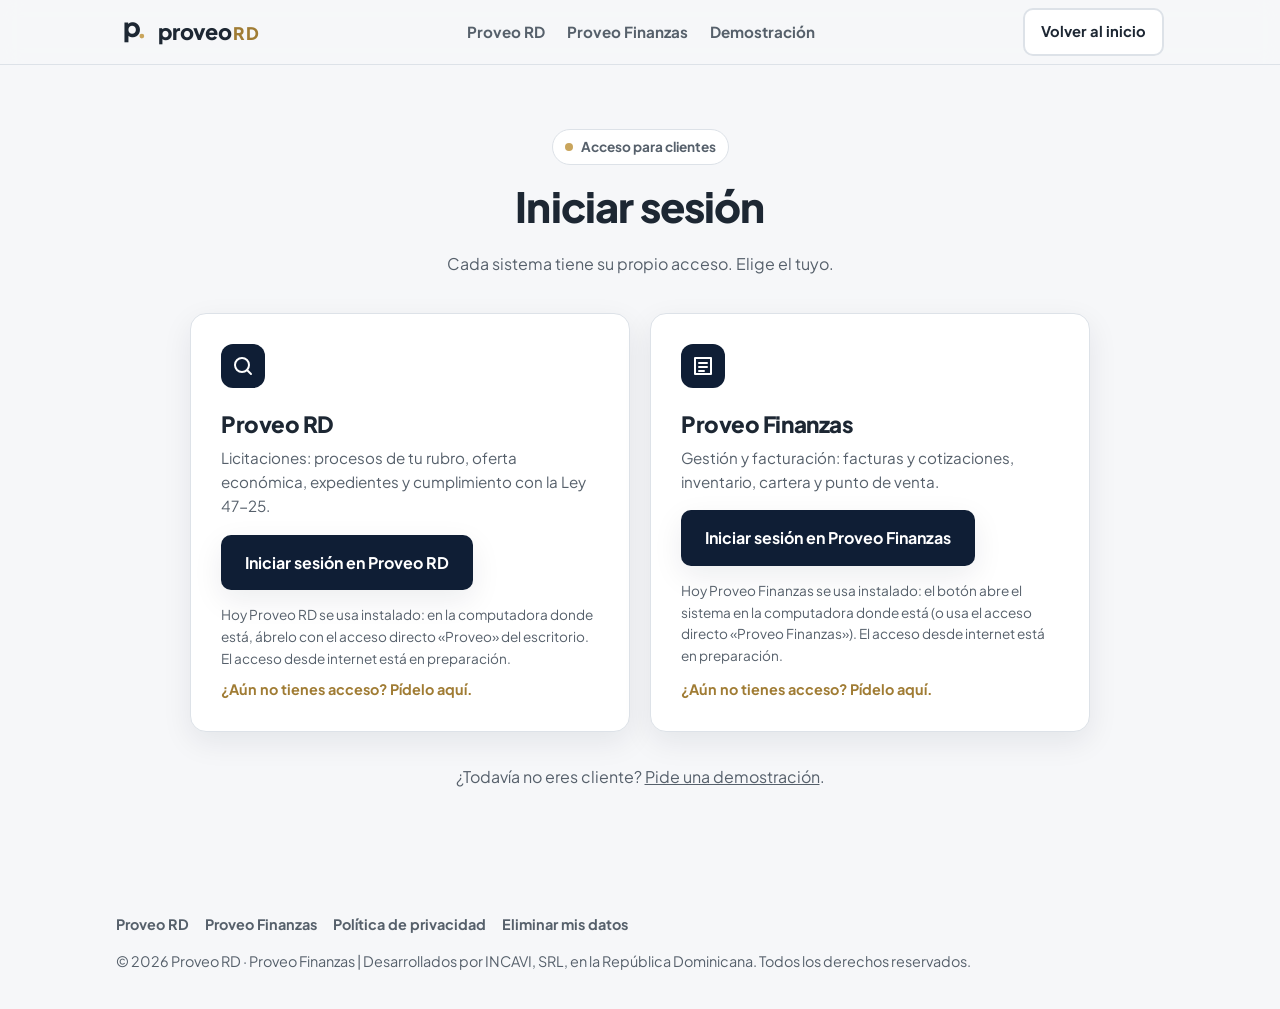
==== entrar.html @ bf07e002 "Página Iniciar sesión con acceso a cada sistema y botón en el encabezado Co-Authored-By: Claude Fabl" ====
<!doctype html>
<html lang="es">
<head>
<meta charset="utf-8">
<meta name="viewport" content="width=device-width, initial-scale=1">
<title>Iniciar sesión · Proveo RD y Proveo Finanzas</title>
<meta name="description" content="Entra a Proveo RD o a Proveo Finanzas. Cada sistema tiene su propio acceso.">
<meta name="robots" content="noindex">
<meta name="theme-color" content="#0F1E35">
<link rel="icon" href="favicon.svg" type="image/svg+xml">
<link rel="apple-touch-icon" href="perfil.png">
<link rel="preconnect" href="https://fonts.googleapis.com">
<link rel="preconnect" href="https://fonts.gstatic.com" crossorigin>
<link href="https://fonts.googleapis.com/css2?family=Plus+Jakarta+Sans:wght@500;700;800&display=swap" rel="stylesheet">
<link rel="stylesheet" href="estilos.css">
</head>
<body>

<header>
  <div class="contenedor barra">
    <a class="logo" href="index.html" aria-label="Proveo RD, inicio">
      <svg viewBox="0 0 100 100" width="34" height="34" aria-hidden="true"><text x="45" y="66" text-anchor="middle" font-family="Plus Jakarta Sans, system-ui, sans-serif" font-weight="800" font-size="78" fill="currentColor" letter-spacing="-3">p</text><circle cx="76" cy="62" r="7" fill="#C9A55C"/></svg>
      <span>proveo<span class="rd">RD</span></span>
    </a>
    <nav aria-label="Secciones">
      <ul>
        <li><a href="index.html">Proveo RD</a></li>
        <li><a href="finanzas.html">Proveo Finanzas</a></li>
        <li><a href="index.html#demostracion">Demostración</a></li>
      </ul>
    </nav>
    <a class="boton secundario chico" href="index.html">Volver al inicio</a>
  </div>
</header>

<main>
  <section class="acceso">
    <div class="contenedor">
      <div class="cabecera" style="text-align:center;margin:0 auto 36px">
        <span class="etiqueta"><span class="punto"></span> Acceso para clientes</span>
        <h1 style="font-size:clamp(1.8rem,4vw,2.6rem)">Iniciar sesión</h1>
        <p class="suave">Cada sistema tiene su propio acceso. Elige el tuyo.</p>
      </div>

      <div class="acceso-rejilla">
        <!-- Para cambiar el destino de cada botón, edita solo el href de los enlaces con id "entrar-proveo" y "entrar-finanzas". -->
        <article class="tarjeta acceso-tarjeta">
          <div class="icono"><svg viewBox="0 0 24 24" aria-hidden="true"><circle cx="11" cy="11" r="7"/><path d="M20 20l-4-4"/></svg></div>
          <h2>Proveo RD</h2>
          <p class="suave">Licitaciones: procesos de tu rubro, oferta económica, expedientes y cumplimiento con la Ley 47-25.</p>
          <a id="entrar-proveo" class="boton primario" href="http://localhost:5173/" rel="noopener">Iniciar sesión en Proveo RD</a>
          <p class="suave pie-acceso">Hoy Proveo RD se usa instalado: en la computadora donde está, ábrelo con el acceso directo «Proveo» del escritorio. El acceso desde internet está en preparación.</p>
          <a class="enlace-suave" href="mailto:wilqueli00@gmail.com?subject=Acceso%20a%20Proveo%20RD">¿Aún no tienes acceso? Pídelo aquí.</a>
        </article>

        <article class="tarjeta acceso-tarjeta">
          <div class="icono"><svg viewBox="0 0 24 24" aria-hidden="true"><path d="M4 4h16v16H4z"/><path d="M8 9h8M8 13h8M8 17h5"/></svg></div>
          <h2>Proveo Finanzas</h2>
          <p class="suave">Gestión y facturación: facturas y cotizaciones, inventario, cartera y punto de venta.</p>
          <a id="entrar-finanzas" class="boton primario" href="http://127.0.0.1:8787/" rel="noopener">Iniciar sesión en Proveo Finanzas</a>
          <p class="suave pie-acceso">Hoy Proveo Finanzas se usa instalado: el botón abre el sistema en la computadora donde está (o usa el acceso directo «Proveo Finanzas»). El acceso desde internet está en preparación.</p>
          <a class="enlace-suave" href="mailto:wilqueli00@gmail.com?subject=Acceso%20a%20Proveo%20Finanzas">¿Aún no tienes acceso? Pídelo aquí.</a>
        </article>
      </div>

      <p class="suave" style="text-align:center;margin-top:32px">¿Todavía no eres cliente? <a href="index.html#demostracion">Pide una demostración</a>.</p>
    </div>
  </section>
</main>

<footer>
  <div class="contenedor">
    <div class="enlaces">
      <a href="index.html">Proveo RD</a>
      <a href="finanzas.html">Proveo Finanzas</a>
      <a href="https://hub-redes.licita-nexo.workers.dev/privacidad" rel="noopener">Política de privacidad</a>
      <a href="https://hub-redes.licita-nexo.workers.dev/eliminar-datos" rel="noopener">Eliminar mis datos</a>
    </div>
    <p style="margin:0">© 2026 Proveo RD · Proveo Finanzas | Desarrollados por INCAVI, SRL, en la República Dominicana. Todos los derechos reservados.</p>
  </div>
</footer>

</body>
</html>
---- estilos.css ----
:root{
  --marino:#0F1E35;--marino-2:#182B4A;--oro:#C9A55C;--oro-texto:#A07C34;--menta:#2FBF9A;
  --fondo:#F6F7F9;--papel:#FFFFFF;--tinta:#1D2733;--suave:#56606B;--linea:#DDE2E8;
  --sombra:0 10px 30px rgba(15,30,53,.08);
}
@media (prefers-color-scheme:dark){
  :root:not([data-theme="light"]){
    --fondo:#0B1424;--papel:#132038;--tinta:#E8EDF2;--suave:#A5B0BB;--linea:#243550;--oro-texto:#D9BC7A;
    --sombra:0 10px 30px rgba(0,0,0,.35);
  }
}
:root[data-theme="dark"]{
  --fondo:#0B1424;--papel:#132038;--tinta:#E8EDF2;--suave:#A5B0BB;--linea:#243550;--oro-texto:#D9BC7A;
  --sombra:0 10px 30px rgba(0,0,0,.35);
}
*{box-sizing:border-box}
html{scroll-behavior:smooth}
body{margin:0;background:var(--fondo);color:var(--tinta);font:16px/1.6 "Plus Jakarta Sans",system-ui,-apple-system,"Segoe UI",Roboto,sans-serif}
a{color:inherit}
img,svg{display:block;max-width:100%}
.contenedor{max-width:1080px;margin:0 auto;padding:0 16px}
h1,h2,h3{line-height:1.15;margin:0 0 .5em;letter-spacing:-.02em}
h1{font-size:clamp(2rem,5vw,3.4rem);font-weight:800}
h2{font-size:clamp(1.5rem,3vw,2.1rem);font-weight:800}
h3{font-size:1.1rem;font-weight:700}
p{margin:0 0 1em}
.suave{color:var(--suave)}
.oro{color:var(--oro-texto)}

/* Barra superior */
header{position:sticky;top:0;z-index:10;background:color-mix(in srgb,var(--fondo) 88%,transparent);backdrop-filter:blur(10px);border-bottom:1px solid var(--linea)}
.barra{display:flex;align-items:center;justify-content:space-between;gap:16px;height:64px}
.logo{display:flex;align-items:center;gap:8px;text-decoration:none;font-weight:800;font-size:1.35rem;letter-spacing:-.03em}
.logo .rd{font-size:.8em;letter-spacing:.04em;color:var(--oro-texto);margin-left:.1em}
.logo .sub{font-size:.62em;font-weight:700;color:var(--suave);margin-left:.35em;letter-spacing:0}
nav ul{display:flex;gap:22px;list-style:none;margin:0;padding:0}
nav a{text-decoration:none;font-weight:700;font-size:.95rem;color:var(--suave)}
nav a:hover,nav a[aria-current]{color:var(--tinta)}
@media (max-width:720px){nav{display:none}}

/* Botones */
.boton{display:inline-flex;align-items:center;justify-content:center;gap:8px;padding:13px 22px;border-radius:10px;font-weight:700;text-decoration:none;border:2px solid transparent;transition:transform .15s,box-shadow .15s}
.boton:hover{transform:translateY(-1px)}
.boton.primario{background:var(--marino);color:#fff;box-shadow:var(--sombra)}
:root[data-theme="dark"] .boton.primario{background:var(--oro);color:#14110A}
@media (prefers-color-scheme:dark){:root:not([data-theme="light"]) .boton.primario{background:var(--oro);color:#14110A}}
.boton.secundario{border-color:var(--linea);color:var(--tinta);background:var(--papel)}
.boton.chico{padding:10px 16px;font-size:.92rem}
.boton:focus-visible,a:focus-visible{outline:3px solid var(--oro);outline-offset:3px}
.flecha::after{content:"→";font-weight:800}

/* Portada */
.portada{padding:72px 0 56px}
.portada .contenedor{display:grid;grid-template-columns:1.15fr .85fr;gap:40px;align-items:center}
@media (max-width:860px){.portada .contenedor{grid-template-columns:1fr}.portada{padding:48px 0 40px}}
.etiqueta{display:inline-flex;align-items:center;gap:8px;padding:6px 12px;border-radius:999px;background:var(--papel);border:1px solid var(--linea);font-size:.85rem;font-weight:700;color:var(--suave);margin-bottom:18px}
.etiqueta .punto{width:8px;height:8px;border-radius:50%;background:var(--oro)}
.portada p.grande{font-size:1.15rem;max-width:56ch}
.acciones{display:flex;flex-wrap:wrap;gap:12px;margin-top:26px}
.tarjeta-marca{background:var(--marino);color:#fff;border-radius:20px;padding:36px;box-shadow:var(--sombra);position:relative;overflow:hidden}
.tarjeta-marca::after{content:"";position:absolute;right:-60px;top:-60px;width:220px;height:220px;border-radius:50%;background:var(--oro);opacity:.18}
.tarjeta-marca .p{font-size:7rem;font-weight:800;line-height:1;letter-spacing:-.06em;position:relative;display:inline-block}
.tarjeta-marca .p i{position:absolute;right:-.28em;bottom:.12em;width:.22em;height:.22em;border-radius:50%;background:var(--oro)}
.tarjeta-marca .nombre{font-size:2rem;font-weight:800;letter-spacing:-.03em;margin-top:14px}
.tarjeta-marca .nombre span{color:var(--oro);font-size:.8em;letter-spacing:.04em;margin-left:.2em}
.tarjeta-marca ul{list-style:none;padding:0;margin:22px 0 0;display:grid;gap:10px;font-size:.95rem}
.tarjeta-marca li{display:flex;gap:10px;align-items:flex-start}
.tarjeta-marca li::before{content:"";flex:none;width:8px;height:8px;border-radius:50%;background:var(--oro);margin-top:9px}

/* Factura de muestra (portada de Proveo Finanzas) */
.factura{background:var(--papel);border:1px solid var(--linea);border-radius:20px;padding:28px;box-shadow:var(--sombra);position:relative}
.factura .cinta{position:absolute;top:18px;right:18px;background:var(--menta);color:#06261C;font-size:.75rem;font-weight:800;padding:4px 10px;border-radius:999px;letter-spacing:.02em}
.factura .cab{display:flex;align-items:center;gap:10px;margin-bottom:18px}
.factura .cab strong{font-size:1.05rem}
.factura .cab span{color:var(--suave);font-size:.85rem}
.factura table{width:100%;border-collapse:collapse;font-size:.92rem}
.factura td{padding:8px 0;border-bottom:1px solid var(--linea)}
.factura td:last-child{text-align:right;font-variant-numeric:tabular-nums;white-space:nowrap}
.factura td small{display:block;color:var(--suave);font-size:.8rem}
.factura tr.total td{border:0;font-weight:800;font-size:1.05rem;padding-top:12px}
.factura tr.itbis td{color:var(--suave)}
.factura .pie{margin-top:14px;font-size:.8rem;color:var(--suave)}

/* Franja de confianza */
.franja{border-top:1px solid var(--linea);border-bottom:1px solid var(--linea);background:var(--papel)}
.franja .contenedor{display:grid;grid-template-columns:repeat(3,1fr);gap:16px;padding:18px 16px}
@media (max-width:720px){.franja .contenedor{grid-template-columns:1fr}}
.franja div{display:flex;gap:10px;align-items:center;font-weight:700;font-size:.92rem}
.franja svg{flex:none;width:22px;height:22px;stroke:var(--oro-texto);fill:none;stroke-width:2;stroke-linecap:round;stroke-linejoin:round}

/* Secciones */
section{padding:72px 0}
@media (max-width:860px){section{padding:52px 0}}
.cabecera{max-width:62ch;margin-bottom:36px}
.rejilla{display:grid;grid-template-columns:repeat(3,1fr);gap:18px}
@media (max-width:900px){.rejilla{grid-template-columns:repeat(2,1fr)}}
@media (max-width:600px){.rejilla{grid-template-columns:1fr}}
.tarjeta{background:var(--papel);border:1px solid var(--linea);border-radius:16px;padding:24px;box-shadow:var(--sombra)}
.tarjeta .icono{width:44px;height:44px;border-radius:12px;background:var(--marino);display:grid;place-items:center;margin-bottom:16px}
.tarjeta .icono svg{width:24px;height:24px;stroke:#fff;fill:none;stroke-width:2;stroke-linecap:round;stroke-linejoin:round}
.tarjeta p{margin:0;color:var(--suave);font-size:.95rem}
.tarjeta ul{margin:10px 0 0;padding-left:18px;color:var(--suave);font-size:.92rem}
.tarjeta li{margin:4px 0}
.tarjeta.pronto{border-style:dashed}
.tarjeta .estado{display:inline-block;font-size:.75rem;font-weight:800;letter-spacing:.03em;text-transform:uppercase;color:var(--oro-texto);background:var(--fondo);border:1px solid var(--linea);padding:3px 8px;border-radius:999px;margin-left:8px;vertical-align:middle}

/* Bloque de dos columnas */
.doble{background:var(--papel);border-top:1px solid var(--linea);border-bottom:1px solid var(--linea)}
.doble .contenedor{display:grid;grid-template-columns:1fr 1fr;gap:40px;align-items:center}
@media (max-width:860px){.doble .contenedor{grid-template-columns:1fr}}
.lista{list-style:none;padding:0;margin:0;display:grid;gap:12px}
.lista li{display:flex;gap:12px;align-items:flex-start}
.lista li::before{content:"";flex:none;width:10px;height:10px;border-radius:50%;background:var(--oro);margin-top:8px}
.nota{background:var(--fondo);border:1px solid var(--linea);border-radius:16px;padding:24px}
.nota strong{display:block;margin-bottom:6px}
.nota p:last-child{margin:0}

/* Pasos */
.pasos{display:grid;grid-template-columns:repeat(4,1fr);gap:18px;counter-reset:paso}
.pasos.tres{grid-template-columns:repeat(3,1fr)}
@media (max-width:900px){.pasos,.pasos.tres{grid-template-columns:repeat(2,1fr)}}
@media (max-width:560px){.pasos,.pasos.tres{grid-template-columns:1fr}}
.paso{background:var(--papel);border:1px solid var(--linea);border-radius:16px;padding:24px;position:relative}
.paso::before{counter-increment:paso;content:counter(paso);display:grid;place-items:center;width:38px;height:38px;border-radius:50%;background:var(--oro);color:#14110A;font-weight:800;margin-bottom:14px}
.paso p{margin:0;color:var(--suave);font-size:.95rem}

/* Roles */
.roles{display:flex;flex-wrap:wrap;gap:10px;margin-top:14px}
.roles span{background:var(--fondo);border:1px solid var(--linea);border-radius:999px;padding:6px 12px;font-size:.88rem;font-weight:700}

/* Preguntas frecuentes */
.faq{display:grid;gap:12px;max-width:760px}
.faq details{background:var(--papel);border:1px solid var(--linea);border-radius:14px;padding:4px 20px}
.faq summary{cursor:pointer;font-weight:700;padding:14px 0;list-style:none;display:flex;justify-content:space-between;gap:12px}
.faq summary::-webkit-details-marker{display:none}
.faq summary::after{content:"+";color:var(--oro-texto);font-weight:800;font-size:1.2rem;line-height:1}
.faq details[open] summary::after{content:"–"}
.faq p{color:var(--suave);margin:0 0 16px}

/* Demostración */
.demo{background:var(--marino);color:#fff}
.demo .contenedor{display:grid;grid-template-columns:1.2fr .8fr;gap:40px;align-items:center}
@media (max-width:860px){.demo .contenedor{grid-template-columns:1fr}}
.demo h2{color:#fff}
.demo p{color:#C9D2DE}
.demo .boton.primario{background:var(--oro);color:#14110A}
.demo .boton.secundario{background:transparent;border-color:#3A4C6A;color:#fff}
.demo .caja{background:var(--marino-2);border:1px solid #2A3D5C;border-radius:16px;padding:24px}
.demo .caja ul{list-style:none;margin:0;padding:0;display:grid;gap:10px;font-size:.95rem}
.demo .caja li{display:flex;gap:10px}
.demo .caja li::before{content:"";flex:none;width:8px;height:8px;border-radius:50%;background:var(--oro);margin-top:9px}

/* Encabezado: botones de acceso */
.barra .botones{display:flex;gap:8px;align-items:center;flex:none}
@media (max-width:480px){.barra .botones .demo-cab{display:none}}

/* Iniciar sesión */
.acceso{padding:64px 0 72px}
.acceso-rejilla{display:grid;grid-template-columns:repeat(2,1fr);gap:20px;max-width:900px;margin:0 auto}
@media (max-width:760px){.acceso-rejilla{grid-template-columns:1fr}}
.acceso-tarjeta{display:flex;flex-direction:column;gap:8px;padding:30px}
.acceso-tarjeta h2{font-size:1.4rem;margin:0}
.acceso-tarjeta .boton{margin-top:8px;align-self:flex-start}
.acceso-tarjeta .pie-acceso{font-size:.85rem;margin:6px 0 0}
.acceso-tarjeta .enlace-suave{font-size:.9rem;font-weight:700;color:var(--oro-texto);text-decoration:none;margin-top:auto}
.acceso-tarjeta .enlace-suave:hover{text-decoration:underline}

/* Pie */
footer{padding:36px 0;font-size:.9rem;color:var(--suave)}
footer .contenedor{display:grid;gap:14px}
footer .enlaces{display:flex;flex-wrap:wrap;gap:16px}
footer a{text-decoration:none;font-weight:700}
footer a:hover{text-decoration:underline}
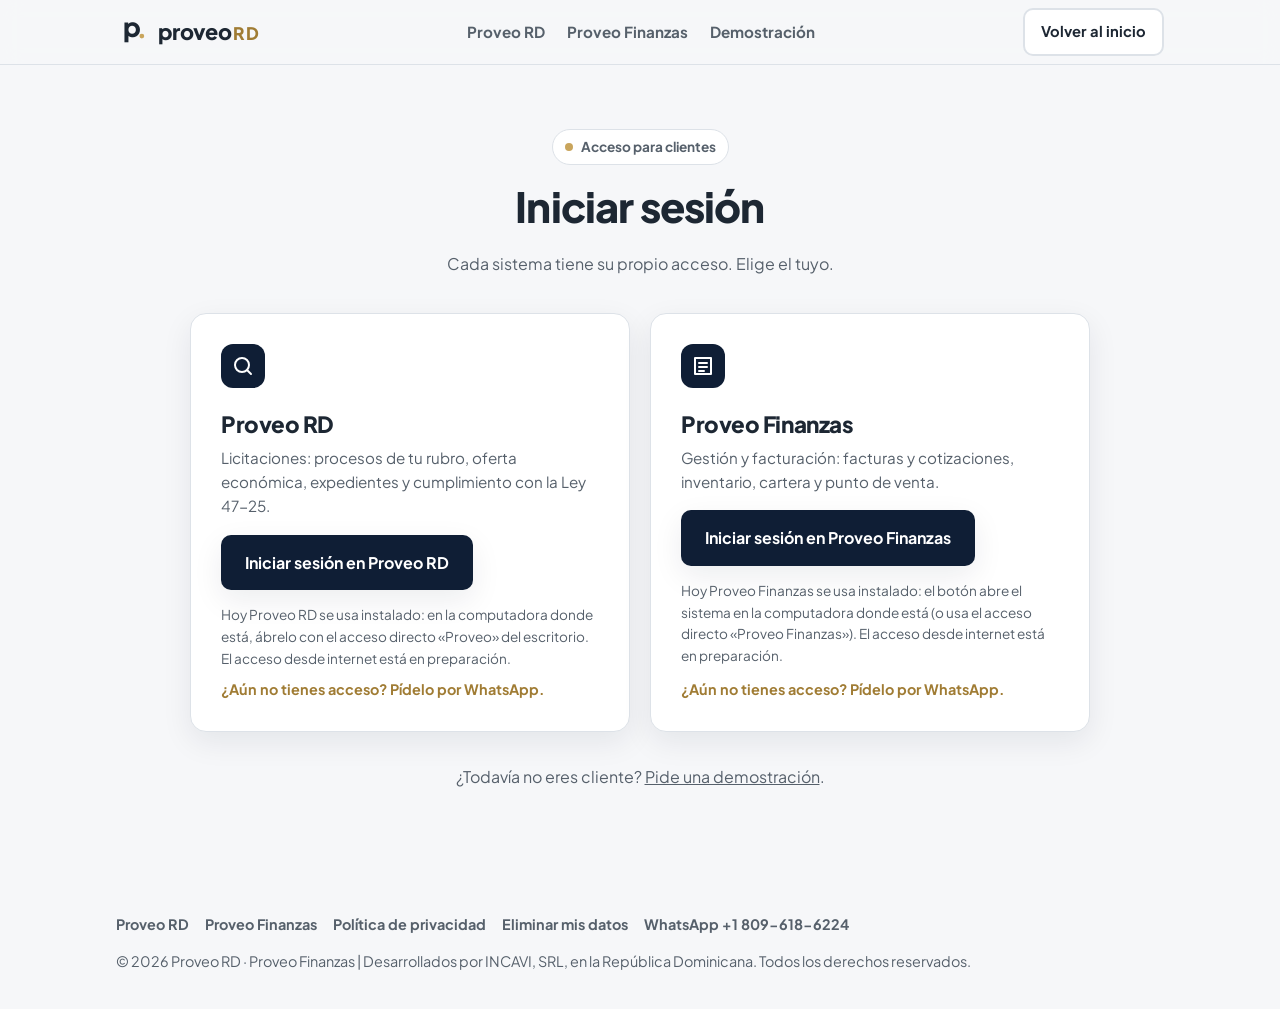
==== commit 823a4af2: "WhatsApp de Proveo como contacto principal Co-Authored-By: Claude Fable 5.1 <noreply@anthropic.com>" ====
--- a/entrar.html
+++ b/entrar.html
@@ -50,7 +50,7 @@
           <p class="suave">Licitaciones: procesos de tu rubro, oferta económica, expedientes y cumplimiento con la Ley 47-25.</p>
           <a id="entrar-proveo" class="boton primario" href="http://localhost:5173/" rel="noopener">Iniciar sesión en Proveo RD</a>
           <p class="suave pie-acceso">Hoy Proveo RD se usa instalado: en la computadora donde está, ábrelo con el acceso directo «Proveo» del escritorio. El acceso desde internet está en preparación.</p>
-          <a class="enlace-suave" href="mailto:wilqueli00@gmail.com?subject=Acceso%20a%20Proveo%20RD">¿Aún no tienes acceso? Pídelo aquí.</a>
+          <a class="enlace-suave" href="https://wa.me/18096186224?text=Hola%2C%20quiero%20acceso%20a%20Proveo%20RD." rel="noopener">¿Aún no tienes acceso? Pídelo por WhatsApp.</a>
         </article>
 
         <article class="tarjeta acceso-tarjeta">
@@ -59,7 +59,7 @@
           <p class="suave">Gestión y facturación: facturas y cotizaciones, inventario, cartera y punto de venta.</p>
           <a id="entrar-finanzas" class="boton primario" href="http://127.0.0.1:8787/" rel="noopener">Iniciar sesión en Proveo Finanzas</a>
           <p class="suave pie-acceso">Hoy Proveo Finanzas se usa instalado: el botón abre el sistema en la computadora donde está (o usa el acceso directo «Proveo Finanzas»). El acceso desde internet está en preparación.</p>
-          <a class="enlace-suave" href="mailto:wilqueli00@gmail.com?subject=Acceso%20a%20Proveo%20Finanzas">¿Aún no tienes acceso? Pídelo aquí.</a>
+          <a class="enlace-suave" href="https://wa.me/18096186224?text=Hola%2C%20quiero%20acceso%20a%20Proveo%20Finanzas." rel="noopener">¿Aún no tienes acceso? Pídelo por WhatsApp.</a>
         </article>
       </div>
 
@@ -75,6 +75,7 @@
       <a href="finanzas.html">Proveo Finanzas</a>
       <a href="https://hub-redes.licita-nexo.workers.dev/privacidad" rel="noopener">Política de privacidad</a>
       <a href="https://hub-redes.licita-nexo.workers.dev/eliminar-datos" rel="noopener">Eliminar mis datos</a>
+      <a href="https://wa.me/18096186224" rel="noopener">WhatsApp +1 809-618-6224</a>
     </div>
     <p style="margin:0">© 2026 Proveo RD · Proveo Finanzas | Desarrollados por INCAVI, SRL, en la República Dominicana. Todos los derechos reservados.</p>
   </div>
